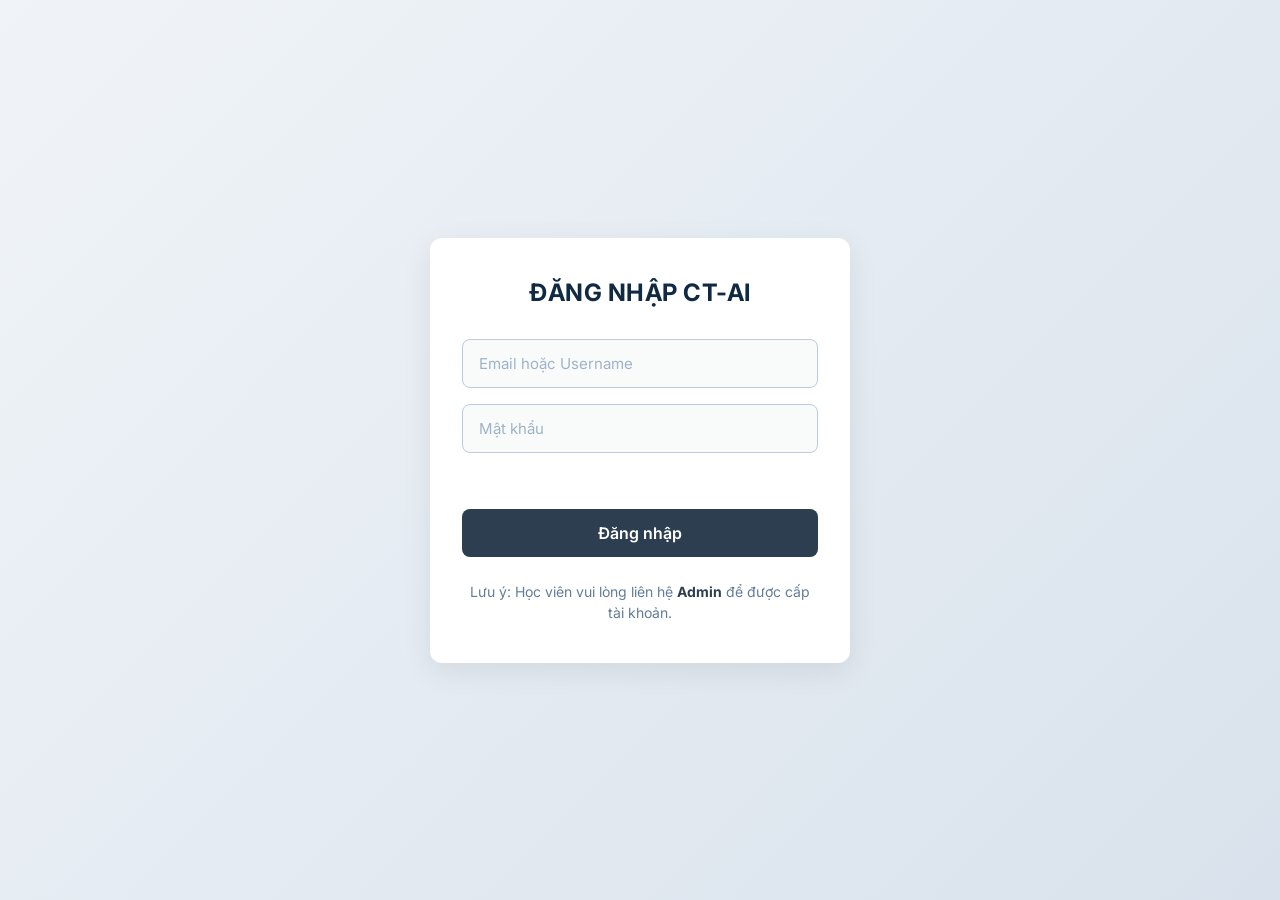
==== index.html @ a1f891e4 "Update index.html" ====
<!DOCTYPE html>
<html lang="vi">
<head>
    <meta charset="UTF-8">
    <meta name="viewport" content="width=device-width, initial-scale=1.0">
    <title>Đăng nhập - CT-AI v2.0</title>
    <link href="https://fonts.googleapis.com/css2?family=Inter:wght@400;500;600;700&display=swap" rel="stylesheet">
    
    <style>
        /* Thiết lập mặc định cơ bản */
        * {
            margin: 0;
            padding: 0;
            box-sizing: border-box;
            font-family: 'Inter', sans-serif;
        }

        /* Giao diện nền toàn màn hình sử dụng Flexbox để căn giữa */
        body.login-body {
            background: linear-gradient(135deg, #f0f4f8 0%, #d9e2ec 100%);
            min-height: 100vh;
            display: flex;
            align-items: center;
            justify-content: center;
            padding: 20px;
        }

        /* Hộp đăng nhập (Login Card) */
        .login-container {
            background-color: #ffffff;
            width: 100%;
            max-width: 420px; /* Giới hạn chiều rộng trên màn hình lớn, full màn trên điện thoại */
            padding: 40px 32px;
            border-radius: 12px;
            box-shadow: 0 8px 30px rgba(0, 0, 0, 0.08);
            transition: transform 0.3s ease, box-shadow 0.3s ease;
        }

        /* Hiệu ứng nổi lên khi di chuột vào form (chỉ rõ trên máy tính) */
        .login-container:hover {
            transform: translateY(-3px);
            box-shadow: 0 12px 40px rgba(0, 0, 0, 0.12);
        }

        /* Tiêu đề */
        .logo-title {
            color: #102a43;
            font-size: 24px;
            font-weight: 700;
            text-align: center;
            margin-bottom: 32px;
            letter-spacing: 0.5px;
        }

        /* Bố cục các trường nhập liệu */
        .login-form {
            display: flex;
            flex-direction: column;
            gap: 16px;
        }

        .login-form input {
            width: 100%;
            padding: 14px 16px;
            font-size: 15px;
            color: #334e68;
            border: 1px solid #bcccdc;
            border-radius: 8px;
            outline: none;
            background-color: #f8fbfa;
            transition: all 0.3s ease;
        }

        /* Hiệu ứng khi click vào ô nhập liệu */
        .login-form input:focus {
            border-color: #2684ff;
            background-color: #ffffff;
            box-shadow: 0 0 0 3px rgba(38, 132, 255, 0.15);
        }

        .login-form input::placeholder {
            color: #9fb3c8;
        }

        /* Nút Đăng nhập */
        .login-btn {
            background-color: #2c3e50; /* Giữ màu chủ đạo của bạn */
            color: #ffffff;
            border: none;
            padding: 14px;
            font-size: 16px;
            font-weight: 600;
            border-radius: 8px;
            cursor: pointer;
            transition: background-color 0.2s ease, transform 0.1s ease;
            margin-top: 8px;
        }

        .login-btn:hover {
            background-color: #1a252f;
        }

        .login-btn:active {
            transform: scale(0.98);
        }

        /* Khu vực hiển thị lỗi */
        .error-msg {
            color: #d64545;
            font-size: 14px;
            font-weight: 500;
            min-height: 20px; /* Giữ khoảng trống để layout không bị giật khi hiện lỗi */
            text-align: center;
            margin-top: -8px;
            margin-bottom: 4px;
        }

        /* Ghi chú chân trang */
        .note {
            margin-top: 24px;
            font-size: 14px;
            color: #627d98;
            text-align: center;
            line-height: 1.5;
        }
        
        .note strong {
            color: #2c3e50;
        }

        /* Tối ưu thêm cho màn hình điện thoại rất nhỏ (iPhone SE, Galaxy Fold...) */
        @media (max-width: 380px) {
            .login-container {
                padding: 30px 20px;
            }
            .logo-title {
                font-size: 22px;
            }
        }
    </style>
</head>
<body class="login-body">
    <div class="login-container">
        <h2 class="logo-title">ĐĂNG NHẬP CT-AI</h2>
        <div class="login-form">
            <input type="text" id="username" placeholder="Email hoặc Username" required autocomplete="username">
            <input type="password" id="password" placeholder="Mật khẩu" required autocomplete="current-password">
            
            <p id="login-error" class="error-msg"></p>
            
            <button onclick="handleLogin()" class="login-btn">Đăng nhập</button>
        </div>
        <p class="note">Lưu ý: Học viên vui lòng liên hệ <strong>Admin</strong> để được cấp tài khoản.</p>
    </div>

    <script>
        // Hàm mô phỏng bắt lỗi form cơ bản để bạn test giao diện
        function handleLogin() {
            const usernameInput = document.getElementById('username').value.trim();
            const passwordInput = document.getElementById('password').value;
            const errorMsg = document.getElementById('login-error');

            // Xóa style lỗi cũ (nếu có)
            errorMsg.style.color = "#d64545"; 

            if (!usernameInput || !passwordInput) {
                errorMsg.textContent = "Vui lòng nhập đầy đủ tên đăng nhập và mật khẩu!";
            } else {
                errorMsg.style.color = "#218c74"; // Đổi màu xanh lá khi thành công
                errorMsg.textContent = "Đang xác thực thông tin...";
                
                // Sau này bạn có thể thay khối code này bằng thao tác gọi API thực tế (Fetch/Axios)
                setTimeout(() => {
                    console.log("Submit:", usernameInput, passwordInput);
                }, 1000);
            }
        }
    </script>
</body>
</html>
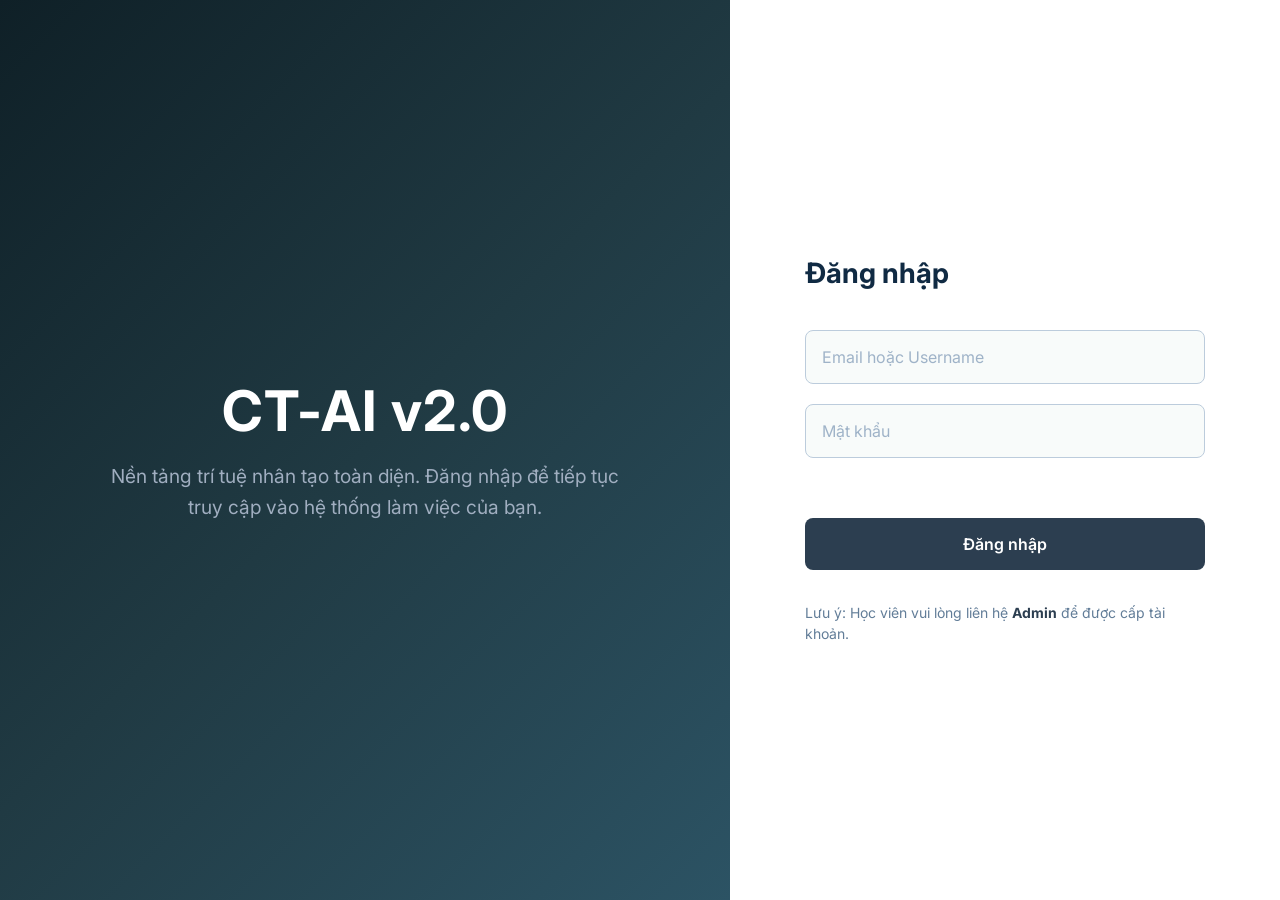
==== commit ad3d7b67: "Update index.html" ====
--- a/index.html
+++ b/index.html
@@ -7,7 +7,6 @@
     <link href="https://fonts.googleapis.com/css2?family=Inter:wght@400;500;600;700&display=swap" rel="stylesheet">
     
     <style>
-        /* Thiết lập mặc định cơ bản */
         * {
             margin: 0;
             padding: 0;
@@ -15,54 +14,81 @@
             font-family: 'Inter', sans-serif;
         }
 
-        /* Giao diện nền toàn màn hình sử dụng Flexbox để căn giữa */
-        body.login-body {
-            background: linear-gradient(135deg, #f0f4f8 0%, #d9e2ec 100%);
+        body {
+            height: 100vh;
+            width: 100vw;
+            overflow-x: hidden;
+            background-color: #ffffff;
+        }
+
+        /* Layout chia đôi màn hình cho Desktop */
+        .split-layout {
+            display: flex;
             min-height: 100vh;
-            display: flex;
+            width: 100%;
+        }
+
+        /* Phần giới thiệu / Branding (Bên trái) */
+        .left-panel {
+            flex: 1; /* Chiếm toàn bộ không gian còn lại */
+            background: linear-gradient(135deg, #0f2027, #203a43, #2c5364); /* Tone màu Công nghệ / AI */
+            display: flex;
+            flex-direction: column;
+            justify-content: center;
             align-items: center;
+            padding: 40px;
+            color: #ffffff;
+            text-align: center;
+        }
+
+        .left-panel h1 {
+            font-size: 3.5rem;
+            font-weight: 700;
+            margin-bottom: 16px;
+            letter-spacing: 1px;
+        }
+
+        .left-panel p {
+            font-size: 1.2rem;
+            color: #a0aec0;
+            max-width: 80%;
+            line-height: 1.6;
+        }
+
+        /* Khu vực Form đăng nhập (Bên phải) */
+        .right-panel {
+            width: 100%;
+            max-width: 550px; /* Cố định chiều rộng form trên máy tính */
+            display: flex;
+            flex-direction: column;
             justify-content: center;
-            padding: 20px;
-        }
-
-        /* Hộp đăng nhập (Login Card) */
-        .login-container {
+            padding: 60px;
             background-color: #ffffff;
-            width: 100%;
-            max-width: 420px; /* Giới hạn chiều rộng trên màn hình lớn, full màn trên điện thoại */
-            padding: 40px 32px;
-            border-radius: 12px;
-            box-shadow: 0 8px 30px rgba(0, 0, 0, 0.08);
-            transition: transform 0.3s ease, box-shadow 0.3s ease;
-        }
-
-        /* Hiệu ứng nổi lên khi di chuột vào form (chỉ rõ trên máy tính) */
-        .login-container:hover {
-            transform: translateY(-3px);
-            box-shadow: 0 12px 40px rgba(0, 0, 0, 0.12);
-        }
-
-        /* Tiêu đề */
+        }
+
+        .login-wrapper {
+            width: 100%;
+            max-width: 400px;
+            margin: 0 auto; /* Căn giữa form trong panel bên phải */
+        }
+
         .logo-title {
             color: #102a43;
-            font-size: 24px;
+            font-size: 28px;
             font-weight: 700;
-            text-align: center;
-            margin-bottom: 32px;
-            letter-spacing: 0.5px;
-        }
-
-        /* Bố cục các trường nhập liệu */
+            margin-bottom: 40px;
+        }
+
         .login-form {
             display: flex;
             flex-direction: column;
-            gap: 16px;
+            gap: 20px;
         }
 
         .login-form input {
             width: 100%;
-            padding: 14px 16px;
-            font-size: 15px;
+            padding: 16px;
+            font-size: 16px;
             color: #334e68;
             border: 1px solid #bcccdc;
             border-radius: 8px;
@@ -71,23 +97,21 @@
             transition: all 0.3s ease;
         }
 
-        /* Hiệu ứng khi click vào ô nhập liệu */
         .login-form input:focus {
-            border-color: #2684ff;
+            border-color: #2c5364;
             background-color: #ffffff;
-            box-shadow: 0 0 0 3px rgba(38, 132, 255, 0.15);
+            box-shadow: 0 0 0 3px rgba(44, 83, 100, 0.15);
         }
 
         .login-form input::placeholder {
             color: #9fb3c8;
         }
 
-        /* Nút Đăng nhập */
         .login-btn {
-            background-color: #2c3e50; /* Giữ màu chủ đạo của bạn */
+            background-color: #2c3e50;
             color: #ffffff;
             border: none;
-            padding: 14px;
+            padding: 16px;
             font-size: 16px;
             font-weight: 600;
             border-radius: 8px;
@@ -104,23 +128,18 @@
             transform: scale(0.98);
         }
 
-        /* Khu vực hiển thị lỗi */
         .error-msg {
             color: #d64545;
             font-size: 14px;
             font-weight: 500;
-            min-height: 20px; /* Giữ khoảng trống để layout không bị giật khi hiện lỗi */
-            text-align: center;
+            min-height: 20px;
             margin-top: -8px;
-            margin-bottom: 4px;
-        }
-
-        /* Ghi chú chân trang */
+        }
+
         .note {
-            margin-top: 24px;
+            margin-top: 32px;
             font-size: 14px;
             color: #627d98;
-            text-align: center;
             line-height: 1.5;
         }
         
@@ -128,48 +147,60 @@
             color: #2c3e50;
         }
 
-        /* Tối ưu thêm cho màn hình điện thoại rất nhỏ (iPhone SE, Galaxy Fold...) */
-        @media (max-width: 380px) {
-            .login-container {
-                padding: 30px 20px;
-            }
-            .logo-title {
-                font-size: 22px;
+        /* Responsive: Tối ưu cho Điện thoại và Tablet */
+        @media (max-width: 900px) {
+            .left-panel {
+                display: none; /* Ẩn panel đồ họa trên màn hình nhỏ */
+            }
+            .right-panel {
+                max-width: 100%; /* Form lấp đầy 100% chiều rộng điện thoại */
+                padding: 40px 24px;
+            }
+            .login-wrapper {
+                max-width: 100%;
             }
         }
     </style>
 </head>
-<body class="login-body">
-    <div class="login-container">
-        <h2 class="logo-title">ĐĂNG NHẬP CT-AI</h2>
-        <div class="login-form">
-            <input type="text" id="username" placeholder="Email hoặc Username" required autocomplete="username">
-            <input type="password" id="password" placeholder="Mật khẩu" required autocomplete="current-password">
-            
-            <p id="login-error" class="error-msg"></p>
-            
-            <button onclick="handleLogin()" class="login-btn">Đăng nhập</button>
+<body>
+    <div class="split-layout">
+        <div class="left-panel">
+            <h1>CT-AI v2.0</h1>
+            <p>Nền tảng trí tuệ nhân tạo toàn diện. Đăng nhập để tiếp tục truy cập vào hệ thống làm việc của bạn.</p>
         </div>
-        <p class="note">Lưu ý: Học viên vui lòng liên hệ <strong>Admin</strong> để được cấp tài khoản.</p>
+
+        <div class="right-panel">
+            <div class="login-wrapper">
+                <h2 class="logo-title">Đăng nhập</h2>
+                
+                <div class="login-form">
+                    <input type="text" id="username" placeholder="Email hoặc Username" required autocomplete="username">
+                    <input type="password" id="password" placeholder="Mật khẩu" required autocomplete="current-password">
+                    
+                    <p id="login-error" class="error-msg"></p>
+                    
+                    <button onclick="handleLogin()" class="login-btn">Đăng nhập</button>
+                </div>
+                
+                <p class="note">Lưu ý: Học viên vui lòng liên hệ <strong>Admin</strong> để được cấp tài khoản.</p>
+            </div>
+        </div>
     </div>
 
     <script>
-        // Hàm mô phỏng bắt lỗi form cơ bản để bạn test giao diện
         function handleLogin() {
             const usernameInput = document.getElementById('username').value.trim();
             const passwordInput = document.getElementById('password').value;
             const errorMsg = document.getElementById('login-error');
 
-            // Xóa style lỗi cũ (nếu có)
             errorMsg.style.color = "#d64545"; 
 
             if (!usernameInput || !passwordInput) {
                 errorMsg.textContent = "Vui lòng nhập đầy đủ tên đăng nhập và mật khẩu!";
             } else {
-                errorMsg.style.color = "#218c74"; // Đổi màu xanh lá khi thành công
+                errorMsg.style.color = "#218c74";
                 errorMsg.textContent = "Đang xác thực thông tin...";
                 
-                // Sau này bạn có thể thay khối code này bằng thao tác gọi API thực tế (Fetch/Axios)
                 setTimeout(() => {
                     console.log("Submit:", usernameInput, passwordInput);
                 }, 1000);
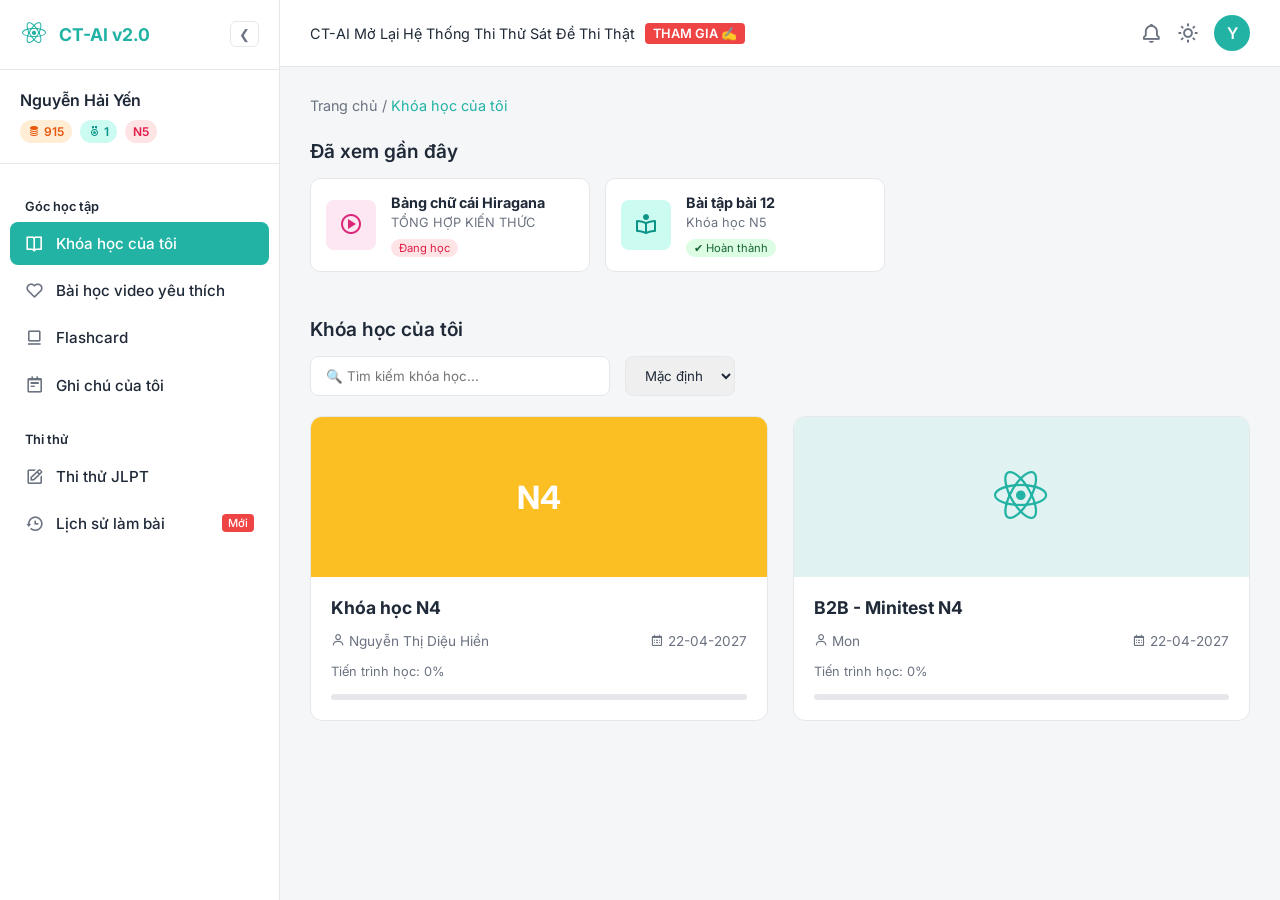
==== commit adee8096: "Update index.html" ====
--- a/index.html
+++ b/index.html
@@ -3,208 +3,533 @@
 <head>
     <meta charset="UTF-8">
     <meta name="viewport" content="width=device-width, initial-scale=1.0">
-    <title>Đăng nhập - CT-AI v2.0</title>
+    <title>Hệ thống luyện thi CT-AI v2.0</title>
     <link href="https://fonts.googleapis.com/css2?family=Inter:wght@400;500;600;700&display=swap" rel="stylesheet">
+    <link href='https://unpkg.com/boxicons@2.1.4/css/boxicons.min.css' rel='stylesheet'>
     
     <style>
+        /* ================= CÀI ĐẶT CHUNG & BIẾN MÀU SẮC ================= */
+        :root {
+            --primary: #22b3a4; /* Xanh Mint/Teal chủ đạo */
+            --primary-light: #e0f2f1;
+            --bg-main: #f4f6f8; /* Nền xám nhạt */
+            --bg-card: #ffffff; /* Nền trắng thẻ */
+            --text-dark: #1f2937;
+            --text-gray: #6b7280;
+            --border-color: #e5e7eb;
+            --danger: #ef4444;
+            --warning-bg: #fef08a;
+            --warning-text: #854d0e;
+        }
+
         * {
+            box-sizing: border-box;
             margin: 0;
             padding: 0;
-            box-sizing: border-box;
             font-family: 'Inter', sans-serif;
         }
 
         body {
+            background-color: var(--bg-main);
+            color: var(--text-dark);
+            display: flex;
             height: 100vh;
-            width: 100vw;
-            overflow-x: hidden;
-            background-color: #ffffff;
-        }
-
-        /* Layout chia đôi màn hình cho Desktop */
-        .split-layout {
-            display: flex;
-            min-height: 100vh;
+            overflow: hidden;
+        }
+
+        /* Tuỳ chỉnh thanh cuộn */
+        ::-webkit-scrollbar { width: 6px; height: 6px; }
+        ::-webkit-scrollbar-track { background: transparent; }
+        ::-webkit-scrollbar-thumb { background: #cbd5e1; border-radius: 10px; }
+        ::-webkit-scrollbar-thumb:hover { background: #94a3b8; }
+
+        .layout-wrapper {
+            display: flex;
             width: 100%;
-        }
-
-        /* Phần giới thiệu / Branding (Bên trái) */
-        .left-panel {
-            flex: 1; /* Chiếm toàn bộ không gian còn lại */
-            background: linear-gradient(135deg, #0f2027, #203a43, #2c5364); /* Tone màu Công nghệ / AI */
+            height: 100%;
+            position: relative;
+        }
+
+        /* ================= SIDEBAR (THANH BÊN) ================= */
+        .sidebar {
+            background-color: var(--bg-card);
+            width: 280px;
             display: flex;
             flex-direction: column;
+            border-right: 1px solid var(--border-color);
+            transition: transform 0.3s ease;
+            z-index: 100;
+        }
+
+        .brand {
+            padding: 20px;
+            display: flex;
+            align-items: center;
+            justify-content: space-between;
+            border-bottom: 1px solid var(--border-color);
+        }
+
+        .brand-logo {
+            display: flex;
+            align-items: center;
+            gap: 10px;
+            font-weight: 700;
+            font-size: 1.1rem;
+            color: var(--primary);
+        }
+
+        .brand-logo i {
+            font-size: 1.8rem;
+        }
+
+        .collapse-btn {
+            background: none;
+            border: 1px solid var(--border-color);
+            border-radius: 6px;
+            padding: 4px 8px;
+            cursor: pointer;
+            color: var(--text-gray);
+        }
+
+        .user-profile {
+            padding: 20px;
+            border-bottom: 1px solid var(--border-color);
+        }
+
+        .user-name {
+            font-weight: 600;
+            margin-bottom: 10px;
+        }
+
+        .user-stats {
+            display: flex;
+            gap: 8px;
+        }
+
+        .stat-badge {
+            font-size: 0.75rem;
+            padding: 4px 8px;
+            border-radius: 12px;
+            font-weight: 600;
+            display: flex;
+            align-items: center;
+            gap: 4px;
+        }
+
+        .stat-badge.coin { background: #ffedd5; color: #ea580c; }
+        .stat-badge.rank { background: #ccfbf1; color: #0d9488; }
+        .stat-badge.level { background: #ffe4e6; color: #e11d48; }
+
+        .sidebar-menu {
+            flex-grow: 1;
+            overflow-y: auto;
+            padding: 20px 10px;
+        }
+
+        .menu-group-title {
+            font-size: 0.8rem;
+            font-weight: 600;
+            color: var(--text-dark);
+            margin: 15px 0 8px 15px;
+        }
+
+        .menu-btn {
+            width: 100%;
+            display: flex;
+            align-items: center;
+            gap: 12px;
+            background: none;
+            border: none;
+            padding: 12px 15px;
+            margin-bottom: 4px;
+            border-radius: 8px;
+            color: var(--text-dark);
+            font-size: 0.95rem;
+            font-weight: 500;
+            cursor: pointer;
+            transition: all 0.2s ease;
+        }
+
+        .menu-btn i { font-size: 1.2rem; color: var(--text-gray); }
+        .menu-btn:hover { background-color: var(--bg-main); }
+        
+        .menu-btn.active {
+            background-color: var(--primary);
+            color: white;
+        }
+        .menu-btn.active i { color: white; }
+
+        .badge-new {
+            margin-left: auto;
+            background-color: var(--danger);
+            color: white;
+            font-size: 0.7rem;
+            padding: 2px 6px;
+            border-radius: 4px;
+        }
+
+        /* ================= MAIN CONTENT (NỘI DUNG CHÍNH) ================= */
+        .main-content {
+            flex-grow: 1;
+            display: flex;
+            flex-direction: column;
+            overflow: hidden;
+        }
+
+        /* Top Header */
+        .top-header {
+            background-color: var(--bg-card);
+            padding: 15px 30px;
+            display: flex;
+            align-items: center;
+            justify-content: space-between;
+            border-bottom: 1px solid var(--border-color);
+        }
+
+        .announcement {
+            font-size: 0.9rem;
+            display: flex;
+            align-items: center;
+            gap: 10px;
+        }
+
+        .announcement-tag {
+            background-color: var(--danger);
+            color: white;
+            padding: 3px 8px;
+            border-radius: 4px;
+            font-weight: 600;
+            font-size: 0.8rem;
+        }
+
+        .header-actions {
+            display: flex;
+            align-items: center;
+            gap: 15px;
+        }
+
+        .header-actions i {
+            font-size: 1.4rem;
+            color: var(--text-gray);
+            cursor: pointer;
+        }
+
+        .avatar {
+            width: 36px;
+            height: 36px;
+            border-radius: 50%;
+            background-color: var(--primary);
+            color: white;
+            display: flex;
+            align-items: center;
             justify-content: center;
-            align-items: center;
-            padding: 40px;
-            color: #ffffff;
-            text-align: center;
-        }
-
-        .left-panel h1 {
-            font-size: 3.5rem;
-            font-weight: 700;
-            margin-bottom: 16px;
-            letter-spacing: 1px;
-        }
-
-        .left-panel p {
+            font-weight: 600;
+        }
+
+        /* Vùng nội dung cuộn */
+        .content-scroll-area {
+            flex-grow: 1;
+            padding: 30px;
+            overflow-y: auto;
+        }
+
+        .breadcrumb {
+            font-size: 0.9rem;
+            color: var(--text-gray);
+            margin-bottom: 25px;
+        }
+        .breadcrumb span { color: var(--primary); }
+
+        /* Style Các Module Nội Dung (Giả lập giống ảnh) */
+        .section-title {
             font-size: 1.2rem;
-            color: #a0aec0;
-            max-width: 80%;
-            line-height: 1.6;
-        }
-
-        /* Khu vực Form đăng nhập (Bên phải) */
-        .right-panel {
-            width: 100%;
-            max-width: 550px; /* Cố định chiều rộng form trên máy tính */
-            display: flex;
-            flex-direction: column;
+            font-weight: 600;
+            margin-bottom: 15px;
+            color: var(--text-dark);
+        }
+
+        /* Horizontal Scroll Cards (Đã xem gần đây) */
+        .recent-cards {
+            display: flex;
+            gap: 15px;
+            overflow-x: auto;
+            padding-bottom: 15px;
+            margin-bottom: 30px;
+        }
+
+        .mini-card {
+            min-width: 280px;
+            background: var(--bg-card);
+            border: 1px solid var(--border-color);
+            border-radius: 10px;
+            padding: 15px;
+            display: flex;
+            align-items: center;
+            gap: 15px;
+        }
+
+        .mini-card-icon {
+            width: 50px;
+            height: 50px;
+            border-radius: 8px;
+            display: flex;
+            align-items: center;
             justify-content: center;
-            padding: 60px;
-            background-color: #ffffff;
-        }
-
-        .login-wrapper {
-            width: 100%;
-            max-width: 400px;
-            margin: 0 auto; /* Căn giữa form trong panel bên phải */
-        }
-
-        .logo-title {
-            color: #102a43;
-            font-size: 28px;
-            font-weight: 700;
-            margin-bottom: 40px;
-        }
-
-        .login-form {
-            display: flex;
-            flex-direction: column;
-            gap: 20px;
-        }
-
-        .login-form input {
-            width: 100%;
-            padding: 16px;
-            font-size: 16px;
-            color: #334e68;
-            border: 1px solid #bcccdc;
+            font-size: 1.5rem;
+        }
+        .mini-card-icon.pink { background: #fce7f3; color: #db2777; }
+        .mini-card-icon.teal { background: #ccfbf1; color: #0d9488; }
+
+        .mini-card-info h4 { font-size: 0.9rem; margin-bottom: 4px; }
+        .mini-card-info p { font-size: 0.8rem; color: var(--text-gray); margin-bottom: 6px; }
+        .status-tag { font-size: 0.7rem; padding: 2px 8px; border-radius: 10px; }
+        .status-tag.studying { background: #ffe4e6; color: #e11d48; }
+        .status-tag.done { background: #dcfce3; color: #166534; }
+
+        /* Lưới Khóa Học (Khóa học của tôi) */
+        .filters {
+            display: flex;
+            gap: 15px;
+            margin-bottom: 20px;
+        }
+
+        .filters input, .filters select {
+            padding: 10px 15px;
+            border: 1px solid var(--border-color);
             border-radius: 8px;
             outline: none;
-            background-color: #f8fbfa;
-            transition: all 0.3s ease;
-        }
-
-        .login-form input:focus {
-            border-color: #2c5364;
-            background-color: #ffffff;
-            box-shadow: 0 0 0 3px rgba(44, 83, 100, 0.15);
-        }
-
-        .login-form input::placeholder {
-            color: #9fb3c8;
-        }
-
-        .login-btn {
-            background-color: #2c3e50;
-            color: #ffffff;
-            border: none;
-            padding: 16px;
-            font-size: 16px;
-            font-weight: 600;
-            border-radius: 8px;
-            cursor: pointer;
-            transition: background-color 0.2s ease, transform 0.1s ease;
-            margin-top: 8px;
-        }
-
-        .login-btn:hover {
-            background-color: #1a252f;
-        }
-
-        .login-btn:active {
-            transform: scale(0.98);
-        }
-
-        .error-msg {
-            color: #d64545;
-            font-size: 14px;
-            font-weight: 500;
-            min-height: 20px;
-            margin-top: -8px;
-        }
-
-        .note {
-            margin-top: 32px;
-            font-size: 14px;
-            color: #627d98;
-            line-height: 1.5;
-        }
-        
-        .note strong {
-            color: #2c3e50;
-        }
-
-        /* Responsive: Tối ưu cho Điện thoại và Tablet */
+            color: var(--text-dark);
+        }
+
+        .filters input { flex-grow: 1; max-width: 300px; }
+
+        .course-grid {
+            display: grid;
+            grid-template-columns: repeat(auto-fill, minmax(300px, 1fr));
+            gap: 25px;
+        }
+
+        .course-card {
+            background: var(--bg-card);
+            border: 1px solid var(--border-color);
+            border-radius: 12px;
+            overflow: hidden;
+            transition: box-shadow 0.2s;
+        }
+
+        .course-card:hover { box-shadow: 0 10px 15px -3px rgba(0,0,0,0.1); }
+
+        .course-img {
+            width: 100%;
+            height: 160px;
+            background-color: var(--primary-light);
+            display: flex;
+            align-items: center;
+            justify-content: center;
+            font-size: 2rem;
+            color: var(--primary);
+        }
+
+        .course-body { padding: 20px; }
+        .course-body h3 { font-size: 1.1rem; margin-bottom: 15px; }
+        .course-meta {
+            display: flex;
+            justify-content: space-between;
+            font-size: 0.85rem;
+            color: var(--text-gray);
+            margin-bottom: 10px;
+        }
+        .progress-bar-bg {
+            width: 100%;
+            height: 6px;
+            background: var(--border-color);
+            border-radius: 3px;
+            margin-top: 15px;
+            overflow: hidden;
+        }
+        .progress-bar-fill {
+            height: 100%;
+            background: var(--primary);
+            width: 0%; /* Cập nhật phần trăm ở đây */
+        }
+
+        /* ================= RESPONSIVE ================= */
+        .mobile-toggle { display: none; background: none; border: none; font-size: 1.5rem; color: var(--primary); cursor: pointer; }
+
         @media (max-width: 900px) {
-            .left-panel {
-                display: none; /* Ẩn panel đồ họa trên màn hình nhỏ */
+            .sidebar { position: absolute; height: 100%; transform: translateX(-100%); box-shadow: 4px 0 15px rgba(0,0,0,0.1); }
+            .sidebar.active { transform: translateX(0); }
+            .mobile-toggle { display: block; }
+            .announcement { display: none; } /* Ẩn thông báo dài trên đt */
+            
+            .overlay {
+                display: none; position: absolute; top: 0; left: 0; right: 0; bottom: 0;
+                background: rgba(0,0,0,0.5); z-index: 90;
             }
-            .right-panel {
-                max-width: 100%; /* Form lấp đầy 100% chiều rộng điện thoại */
-                padding: 40px 24px;
-            }
-            .login-wrapper {
-                max-width: 100%;
-            }
+            .overlay.active { display: block; }
         }
     </style>
 </head>
 <body>
-    <div class="split-layout">
-        <div class="left-panel">
-            <h1>CT-AI v2.0</h1>
-            <p>Nền tảng trí tuệ nhân tạo toàn diện. Đăng nhập để tiếp tục truy cập vào hệ thống làm việc của bạn.</p>
-        </div>
-
-        <div class="right-panel">
-            <div class="login-wrapper">
-                <h2 class="logo-title">Đăng nhập</h2>
-                
-                <div class="login-form">
-                    <input type="text" id="username" placeholder="Email hoặc Username" required autocomplete="username">
-                    <input type="password" id="password" placeholder="Mật khẩu" required autocomplete="current-password">
-                    
-                    <p id="login-error" class="error-msg"></p>
-                    
-                    <button onclick="handleLogin()" class="login-btn">Đăng nhập</button>
+    <div class="layout-wrapper">
+        <div class="overlay" id="overlay" onclick="toggleMenu()"></div>
+
+        <aside class="sidebar" id="sidebar">
+            <div class="brand">
+                <div class="brand-logo"><i class='bx bxl-react'></i> CT-AI v2.0</div>
+                <button class="collapse-btn" onclick="toggleMenu()">❮</button>
+            </div>
+            
+            <div class="user-profile">
+                <div class="user-name">Nguyễn Hải Yến</div>
+                <div class="user-stats">
+                    <span class="stat-badge coin"><i class='bx bxs-coin-stack'></i> 915</span>
+                    <span class="stat-badge rank"><i class='bx bx-medal'></i> 1</span>
+                    <span class="stat-badge level">N5</span>
+                </div>
+            </div>
+
+            <nav class="sidebar-menu">
+                <div class="menu-group-title">Góc học tập</div>
+                <button class="menu-btn active" onclick="changeContent('courses', this)">
+                    <i class='bx bx-book-open'></i> Khóa học của tôi
+                </button>
+                <button class="menu-btn" onclick="changeContent('videos', this)">
+                    <i class='bx bx-heart'></i> Bài học video yêu thích
+                </button>
+                <button class="menu-btn" onclick="changeContent('flashcard', this)">
+                    <i class='bx bx-card'></i> Flashcard
+                </button>
+                <button class="menu-btn" onclick="changeContent('notes', this)">
+                    <i class='bx bx-notepad'></i> Ghi chú của tôi
+                </button>
+
+                <div class="menu-group-title" style="margin-top: 25px;">Thi thử</div>
+                <button class="menu-btn" onclick="changeContent('mockexam', this)">
+                    <i class='bx bx-edit'></i> Thi thử JLPT
+                </button>
+                <button class="menu-btn" onclick="changeContent('history', this)">
+                    <i class='bx bx-history'></i> Lịch sử làm bài <span class="badge-new">Mới</span>
+                </button>
+            </nav>
+        </aside>
+
+        <main class="main-content">
+            
+            <header class="top-header">
+                <div style="display: flex; align-items: center; gap: 15px;">
+                    <button class="mobile-toggle" onclick="toggleMenu()">☰</button>
+                    <div class="announcement">
+                        CT-AI Mở Lại Hệ Thống Thi Thử Sát Đề Thi Thật 
+                        <span class="announcement-tag">THAM GIA ✍️</span>
+                    </div>
                 </div>
                 
-                <p class="note">Lưu ý: Học viên vui lòng liên hệ <strong>Admin</strong> để được cấp tài khoản.</p>
-            </div>
-        </div>
+                <div class="header-actions">
+                    <i class='bx bx-bell'></i>
+                    <i class='bx bx-sun'></i>
+                    <div class="avatar">Y</div>
+                </div>
+            </header>
+
+            <div class="content-scroll-area">
+                <div class="breadcrumb">
+                    Trang chủ / <span>Khóa học của tôi</span>
+                </div>
+
+                <div id="dynamic-content">
+                    <h2 class="section-title">Đã xem gần đây</h2>
+                    <div class="recent-cards">
+                        <div class="mini-card">
+                            <div class="mini-card-icon pink"><i class='bx bx-play-circle'></i></div>
+                            <div class="mini-card-info">
+                                <h4>Bảng chữ cái Hiragana</h4>
+                                <p>TỔNG HỢP KIẾN THỨC</p>
+                                <span class="status-tag studying">Đang học</span>
+                            </div>
+                        </div>
+                        <div class="mini-card">
+                            <div class="mini-card-icon teal"><i class='bx bx-book-reader'></i></div>
+                            <div class="mini-card-info">
+                                <h4>Bài tập bài 12</h4>
+                                <p>Khóa học N5</p>
+                                <span class="status-tag done">✔ Hoàn thành</span>
+                            </div>
+                        </div>
+                    </div>
+
+                    <h2 class="section-title">Khóa học của tôi</h2>
+                    <div class="filters">
+                        <input type="text" placeholder="🔍 Tìm kiếm khóa học...">
+                        <select>
+                            <option>Mặc định</option>
+                            <option>Mới nhất</option>
+                        </select>
+                    </div>
+
+                    <div class="course-grid">
+                        <div class="course-card">
+                            <div class="course-img" style="background: #fbbf24; color: #fff;">
+                                <b>N4</b>
+                            </div>
+                            <div class="course-body">
+                                <h3>Khóa học N4</h3>
+                                <div class="course-meta">
+                                    <span><i class='bx bx-user'></i> Nguyễn Thị Diệu Hiền</span>
+                                    <span><i class='bx bx-calendar'></i> 22-04-2027</span>
+                                </div>
+                                <div style="font-size: 0.8rem; color: var(--text-gray); margin-top: 15px;">Tiến trình học: 0%</div>
+                                <div class="progress-bar-bg"><div class="progress-bar-fill" style="width: 0%;"></div></div>
+                            </div>
+                        </div>
+
+                        <div class="course-card">
+                            <div class="course-img">
+                                <i class='bx bxl-react' style="font-size: 4rem;"></i>
+                            </div>
+                            <div class="course-body">
+                                <h3>B2B - Minitest N4</h3>
+                                <div class="course-meta">
+                                    <span><i class='bx bx-user'></i> Mon</span>
+                                    <span><i class='bx bx-calendar'></i> 22-04-2027</span>
+                                </div>
+                                <div style="font-size: 0.8rem; color: var(--text-gray); margin-top: 15px;">Tiến trình học: 0%</div>
+                                <div class="progress-bar-bg"><div class="progress-bar-fill" style="width: 0%;"></div></div>
+                            </div>
+                        </div>
+                    </div>
+                </div> </div>
+        </main>
     </div>
 
     <script>
-        function handleLogin() {
-            const usernameInput = document.getElementById('username').value.trim();
-            const passwordInput = document.getElementById('password').value;
-            const errorMsg = document.getElementById('login-error');
-
-            errorMsg.style.color = "#d64545"; 
-
-            if (!usernameInput || !passwordInput) {
-                errorMsg.textContent = "Vui lòng nhập đầy đủ tên đăng nhập và mật khẩu!";
-            } else {
-                errorMsg.style.color = "#218c74";
-                errorMsg.textContent = "Đang xác thực thông tin...";
-                
-                setTimeout(() => {
-                    console.log("Submit:", usernameInput, passwordInput);
-                }, 1000);
+        // Mở/đóng menu trên Mobile
+        function toggleMenu() {
+            document.getElementById('sidebar').classList.toggle('active');
+            document.getElementById('overlay').classList.toggle('active');
+        }
+
+        // Chuyển đổi trạng thái Active của Menu
+        function changeContent(page, btnElement) {
+            // Cập nhật giao diện nút bấm
+            let buttons = document.querySelectorAll('.menu-btn');
+            buttons.forEach(btn => btn.classList.remove('active'));
+            btnElement.classList.add('active');
+
+            // Logic thay đổi nội dung (Demo)
+            const contentDiv = document.getElementById('dynamic-content');
+            const breadcrumb = document.querySelector('.breadcrumb span');
+
+            if(window.innerWidth <= 900) toggleMenu();
+
+            if(page === 'mockexam') {
+                breadcrumb.innerText = 'Thi thử JLPT';
+                contentDiv.innerHTML = '<h2 class="section-title">Hệ thống Thi thử</h2><p>Giao diện thi thử đang được cập nhật...</p>';
+            } else if(page === 'history') {
+                breadcrumb.innerText = 'Lịch sử làm bài';
+                contentDiv.innerHTML = '<h2 class="section-title">Lịch sử của bạn</h2><p>Chưa có dữ liệu làm bài.</p>';
             }
+            // Các trang khác bạn có thể thêm logic tương tự...
         }
     </script>
 </body>
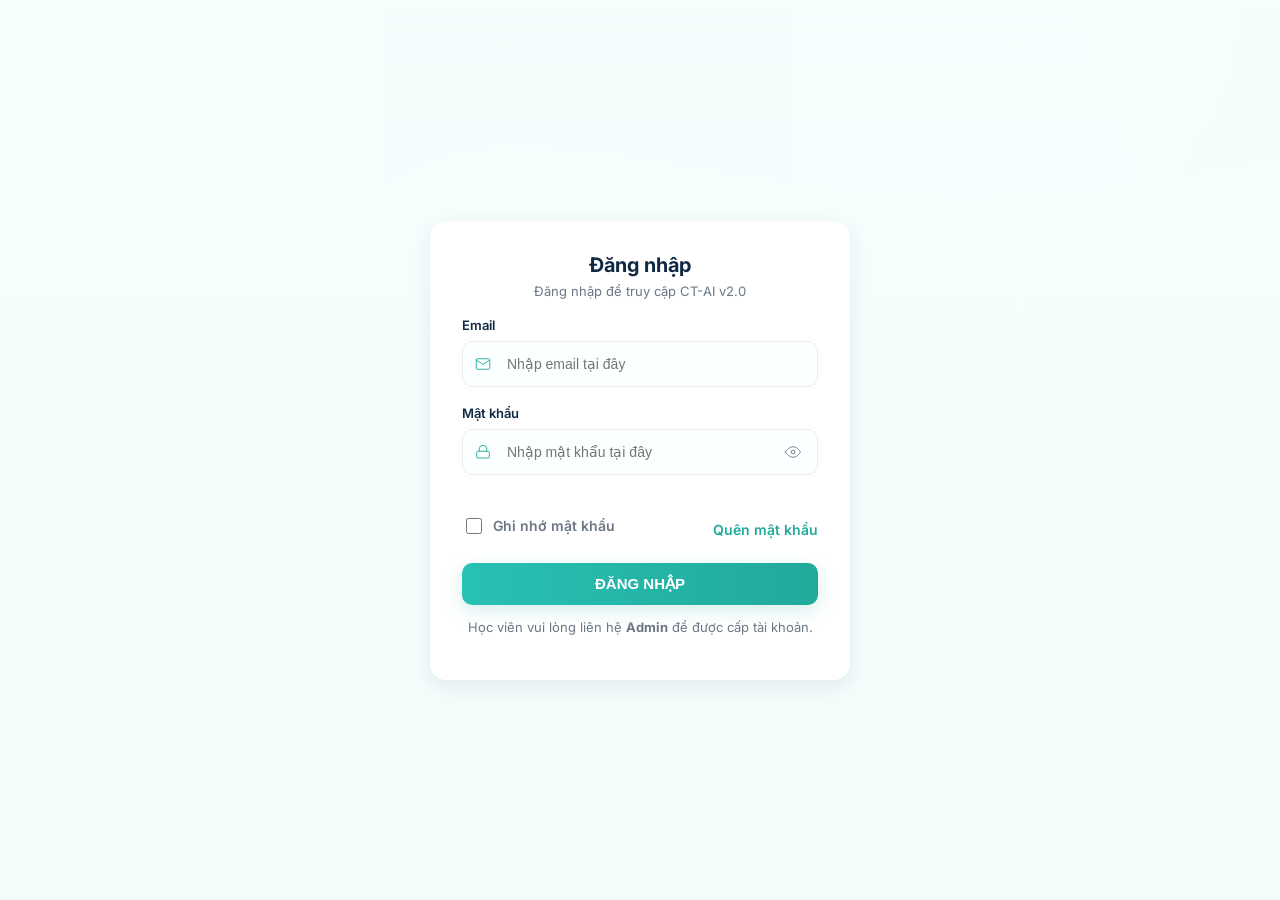
==== commit 757be3e0: "Update index.html style to professional teal login (match mockup)" ====
--- a/index.html
+++ b/index.html
@@ -1,536 +1,157 @@
-<!DOCTYPE html>
-<html lang="vi">
-<head>
-    <meta charset="UTF-8">
-    <meta name="viewport" content="width=device-width, initial-scale=1.0">
-    <title>Hệ thống luyện thi CT-AI v2.0</title>
-    <link href="https://fonts.googleapis.com/css2?family=Inter:wght@400;500;600;700&display=swap" rel="stylesheet">
-    <link href='https://unpkg.com/boxicons@2.1.4/css/boxicons.min.css' rel='stylesheet'>
-    
-    <style>
-        /* ================= CÀI ĐẶT CHUNG & BIẾN MÀU SẮC ================= */
-        :root {
-            --primary: #22b3a4; /* Xanh Mint/Teal chủ đạo */
-            --primary-light: #e0f2f1;
-            --bg-main: #f4f6f8; /* Nền xám nhạt */
-            --bg-card: #ffffff; /* Nền trắng thẻ */
-            --text-dark: #1f2937;
-            --text-gray: #6b7280;
-            --border-color: #e5e7eb;
-            --danger: #ef4444;
-            --warning-bg: #fef08a;
-            --warning-text: #854d0e;
-        }
-
-        * {
-            box-sizing: border-box;
-            margin: 0;
-            padding: 0;
-            font-family: 'Inter', sans-serif;
-        }
-
-        body {
-            background-color: var(--bg-main);
-            color: var(--text-dark);
-            display: flex;
-            height: 100vh;
-            overflow: hidden;
-        }
-
-        /* Tuỳ chỉnh thanh cuộn */
-        ::-webkit-scrollbar { width: 6px; height: 6px; }
-        ::-webkit-scrollbar-track { background: transparent; }
-        ::-webkit-scrollbar-thumb { background: #cbd5e1; border-radius: 10px; }
-        ::-webkit-scrollbar-thumb:hover { background: #94a3b8; }
-
-        .layout-wrapper {
-            display: flex;
-            width: 100%;
-            height: 100%;
-            position: relative;
-        }
-
-        /* ================= SIDEBAR (THANH BÊN) ================= */
-        .sidebar {
-            background-color: var(--bg-card);
-            width: 280px;
-            display: flex;
-            flex-direction: column;
-            border-right: 1px solid var(--border-color);
-            transition: transform 0.3s ease;
-            z-index: 100;
-        }
-
-        .brand {
-            padding: 20px;
-            display: flex;
-            align-items: center;
-            justify-content: space-between;
-            border-bottom: 1px solid var(--border-color);
-        }
-
-        .brand-logo {
-            display: flex;
-            align-items: center;
-            gap: 10px;
-            font-weight: 700;
-            font-size: 1.1rem;
-            color: var(--primary);
-        }
-
-        .brand-logo i {
-            font-size: 1.8rem;
-        }
-
-        .collapse-btn {
-            background: none;
-            border: 1px solid var(--border-color);
-            border-radius: 6px;
-            padding: 4px 8px;
-            cursor: pointer;
-            color: var(--text-gray);
-        }
-
-        .user-profile {
-            padding: 20px;
-            border-bottom: 1px solid var(--border-color);
-        }
-
-        .user-name {
-            font-weight: 600;
-            margin-bottom: 10px;
-        }
-
-        .user-stats {
-            display: flex;
-            gap: 8px;
-        }
-
-        .stat-badge {
-            font-size: 0.75rem;
-            padding: 4px 8px;
-            border-radius: 12px;
-            font-weight: 600;
-            display: flex;
-            align-items: center;
-            gap: 4px;
-        }
-
-        .stat-badge.coin { background: #ffedd5; color: #ea580c; }
-        .stat-badge.rank { background: #ccfbf1; color: #0d9488; }
-        .stat-badge.level { background: #ffe4e6; color: #e11d48; }
-
-        .sidebar-menu {
-            flex-grow: 1;
-            overflow-y: auto;
-            padding: 20px 10px;
-        }
-
-        .menu-group-title {
-            font-size: 0.8rem;
-            font-weight: 600;
-            color: var(--text-dark);
-            margin: 15px 0 8px 15px;
-        }
-
-        .menu-btn {
-            width: 100%;
-            display: flex;
-            align-items: center;
-            gap: 12px;
-            background: none;
-            border: none;
-            padding: 12px 15px;
-            margin-bottom: 4px;
-            border-radius: 8px;
-            color: var(--text-dark);
-            font-size: 0.95rem;
-            font-weight: 500;
-            cursor: pointer;
-            transition: all 0.2s ease;
-        }
-
-        .menu-btn i { font-size: 1.2rem; color: var(--text-gray); }
-        .menu-btn:hover { background-color: var(--bg-main); }
-        
-        .menu-btn.active {
-            background-color: var(--primary);
-            color: white;
-        }
-        .menu-btn.active i { color: white; }
-
-        .badge-new {
-            margin-left: auto;
-            background-color: var(--danger);
-            color: white;
-            font-size: 0.7rem;
-            padding: 2px 6px;
-            border-radius: 4px;
-        }
-
-        /* ================= MAIN CONTENT (NỘI DUNG CHÍNH) ================= */
-        .main-content {
-            flex-grow: 1;
-            display: flex;
-            flex-direction: column;
-            overflow: hidden;
-        }
-
-        /* Top Header */
-        .top-header {
-            background-color: var(--bg-card);
-            padding: 15px 30px;
-            display: flex;
-            align-items: center;
-            justify-content: space-between;
-            border-bottom: 1px solid var(--border-color);
-        }
-
-        .announcement {
-            font-size: 0.9rem;
-            display: flex;
-            align-items: center;
-            gap: 10px;
-        }
-
-        .announcement-tag {
-            background-color: var(--danger);
-            color: white;
-            padding: 3px 8px;
-            border-radius: 4px;
-            font-weight: 600;
-            font-size: 0.8rem;
-        }
-
-        .header-actions {
-            display: flex;
-            align-items: center;
-            gap: 15px;
-        }
-
-        .header-actions i {
-            font-size: 1.4rem;
-            color: var(--text-gray);
-            cursor: pointer;
-        }
-
-        .avatar {
-            width: 36px;
-            height: 36px;
-            border-radius: 50%;
-            background-color: var(--primary);
-            color: white;
-            display: flex;
-            align-items: center;
-            justify-content: center;
-            font-weight: 600;
-        }
-
-        /* Vùng nội dung cuộn */
-        .content-scroll-area {
-            flex-grow: 1;
-            padding: 30px;
-            overflow-y: auto;
-        }
-
-        .breadcrumb {
-            font-size: 0.9rem;
-            color: var(--text-gray);
-            margin-bottom: 25px;
-        }
-        .breadcrumb span { color: var(--primary); }
-
-        /* Style Các Module Nội Dung (Giả lập giống ảnh) */
-        .section-title {
-            font-size: 1.2rem;
-            font-weight: 600;
-            margin-bottom: 15px;
-            color: var(--text-dark);
-        }
-
-        /* Horizontal Scroll Cards (Đã xem gần đây) */
-        .recent-cards {
-            display: flex;
-            gap: 15px;
-            overflow-x: auto;
-            padding-bottom: 15px;
-            margin-bottom: 30px;
-        }
-
-        .mini-card {
-            min-width: 280px;
-            background: var(--bg-card);
-            border: 1px solid var(--border-color);
-            border-radius: 10px;
-            padding: 15px;
-            display: flex;
-            align-items: center;
-            gap: 15px;
-        }
-
-        .mini-card-icon {
-            width: 50px;
-            height: 50px;
-            border-radius: 8px;
-            display: flex;
-            align-items: center;
-            justify-content: center;
-            font-size: 1.5rem;
-        }
-        .mini-card-icon.pink { background: #fce7f3; color: #db2777; }
-        .mini-card-icon.teal { background: #ccfbf1; color: #0d9488; }
-
-        .mini-card-info h4 { font-size: 0.9rem; margin-bottom: 4px; }
-        .mini-card-info p { font-size: 0.8rem; color: var(--text-gray); margin-bottom: 6px; }
-        .status-tag { font-size: 0.7rem; padding: 2px 8px; border-radius: 10px; }
-        .status-tag.studying { background: #ffe4e6; color: #e11d48; }
-        .status-tag.done { background: #dcfce3; color: #166534; }
-
-        /* Lưới Khóa Học (Khóa học của tôi) */
-        .filters {
-            display: flex;
-            gap: 15px;
-            margin-bottom: 20px;
-        }
-
-        .filters input, .filters select {
-            padding: 10px 15px;
-            border: 1px solid var(--border-color);
-            border-radius: 8px;
-            outline: none;
-            color: var(--text-dark);
-        }
-
-        .filters input { flex-grow: 1; max-width: 300px; }
-
-        .course-grid {
-            display: grid;
-            grid-template-columns: repeat(auto-fill, minmax(300px, 1fr));
-            gap: 25px;
-        }
-
-        .course-card {
-            background: var(--bg-card);
-            border: 1px solid var(--border-color);
-            border-radius: 12px;
-            overflow: hidden;
-            transition: box-shadow 0.2s;
-        }
-
-        .course-card:hover { box-shadow: 0 10px 15px -3px rgba(0,0,0,0.1); }
-
-        .course-img {
-            width: 100%;
-            height: 160px;
-            background-color: var(--primary-light);
-            display: flex;
-            align-items: center;
-            justify-content: center;
-            font-size: 2rem;
-            color: var(--primary);
-        }
-
-        .course-body { padding: 20px; }
-        .course-body h3 { font-size: 1.1rem; margin-bottom: 15px; }
-        .course-meta {
-            display: flex;
-            justify-content: space-between;
-            font-size: 0.85rem;
-            color: var(--text-gray);
-            margin-bottom: 10px;
-        }
-        .progress-bar-bg {
-            width: 100%;
-            height: 6px;
-            background: var(--border-color);
-            border-radius: 3px;
-            margin-top: 15px;
-            overflow: hidden;
-        }
-        .progress-bar-fill {
-            height: 100%;
-            background: var(--primary);
-            width: 0%; /* Cập nhật phần trăm ở đây */
-        }
-
-        /* ================= RESPONSIVE ================= */
-        .mobile-toggle { display: none; background: none; border: none; font-size: 1.5rem; color: var(--primary); cursor: pointer; }
-
-        @media (max-width: 900px) {
-            .sidebar { position: absolute; height: 100%; transform: translateX(-100%); box-shadow: 4px 0 15px rgba(0,0,0,0.1); }
-            .sidebar.active { transform: translateX(0); }
-            .mobile-toggle { display: block; }
-            .announcement { display: none; } /* Ẩn thông báo dài trên đt */
-            
-            .overlay {
-                display: none; position: absolute; top: 0; left: 0; right: 0; bottom: 0;
-                background: rgba(0,0,0,0.5); z-index: 90;
-            }
-            .overlay.active { display: block; }
-        }
-    </style>
-</head>
-<body>
-    <div class="layout-wrapper">
-        <div class="overlay" id="overlay" onclick="toggleMenu()"></div>
-
-        <aside class="sidebar" id="sidebar">
-            <div class="brand">
-                <div class="brand-logo"><i class='bx bxl-react'></i> CT-AI v2.0</div>
-                <button class="collapse-btn" onclick="toggleMenu()">❮</button>
-            </div>
-            
-            <div class="user-profile">
-                <div class="user-name">Nguyễn Hải Yến</div>
-                <div class="user-stats">
-                    <span class="stat-badge coin"><i class='bx bxs-coin-stack'></i> 915</span>
-                    <span class="stat-badge rank"><i class='bx bx-medal'></i> 1</span>
-                    <span class="stat-badge level">N5</span>
-                </div>
-            </div>
-
-            <nav class="sidebar-menu">
-                <div class="menu-group-title">Góc học tập</div>
-                <button class="menu-btn active" onclick="changeContent('courses', this)">
-                    <i class='bx bx-book-open'></i> Khóa học của tôi
-                </button>
-                <button class="menu-btn" onclick="changeContent('videos', this)">
-                    <i class='bx bx-heart'></i> Bài học video yêu thích
-                </button>
-                <button class="menu-btn" onclick="changeContent('flashcard', this)">
-                    <i class='bx bx-card'></i> Flashcard
-                </button>
-                <button class="menu-btn" onclick="changeContent('notes', this)">
-                    <i class='bx bx-notepad'></i> Ghi chú của tôi
-                </button>
-
-                <div class="menu-group-title" style="margin-top: 25px;">Thi thử</div>
-                <button class="menu-btn" onclick="changeContent('mockexam', this)">
-                    <i class='bx bx-edit'></i> Thi thử JLPT
-                </button>
-                <button class="menu-btn" onclick="changeContent('history', this)">
-                    <i class='bx bx-history'></i> Lịch sử làm bài <span class="badge-new">Mới</span>
-                </button>
-            </nav>
-        </aside>
-
-        <main class="main-content">
-            
-            <header class="top-header">
-                <div style="display: flex; align-items: center; gap: 15px;">
-                    <button class="mobile-toggle" onclick="toggleMenu()">☰</button>
-                    <div class="announcement">
-                        CT-AI Mở Lại Hệ Thống Thi Thử Sát Đề Thi Thật 
-                        <span class="announcement-tag">THAM GIA ✍️</span>
-                    </div>
-                </div>
-                
-                <div class="header-actions">
-                    <i class='bx bx-bell'></i>
-                    <i class='bx bx-sun'></i>
-                    <div class="avatar">Y</div>
-                </div>
-            </header>
-
-            <div class="content-scroll-area">
-                <div class="breadcrumb">
-                    Trang chủ / <span>Khóa học của tôi</span>
-                </div>
-
-                <div id="dynamic-content">
-                    <h2 class="section-title">Đã xem gần đây</h2>
-                    <div class="recent-cards">
-                        <div class="mini-card">
-                            <div class="mini-card-icon pink"><i class='bx bx-play-circle'></i></div>
-                            <div class="mini-card-info">
-                                <h4>Bảng chữ cái Hiragana</h4>
-                                <p>TỔNG HỢP KIẾN THỨC</p>
-                                <span class="status-tag studying">Đang học</span>
-                            </div>
-                        </div>
-                        <div class="mini-card">
-                            <div class="mini-card-icon teal"><i class='bx bx-book-reader'></i></div>
-                            <div class="mini-card-info">
-                                <h4>Bài tập bài 12</h4>
-                                <p>Khóa học N5</p>
-                                <span class="status-tag done">✔ Hoàn thành</span>
-                            </div>
-                        </div>
-                    </div>
-
-                    <h2 class="section-title">Khóa học của tôi</h2>
-                    <div class="filters">
-                        <input type="text" placeholder="🔍 Tìm kiếm khóa học...">
-                        <select>
-                            <option>Mặc định</option>
-                            <option>Mới nhất</option>
-                        </select>
-                    </div>
-
-                    <div class="course-grid">
-                        <div class="course-card">
-                            <div class="course-img" style="background: #fbbf24; color: #fff;">
-                                <b>N4</b>
-                            </div>
-                            <div class="course-body">
-                                <h3>Khóa học N4</h3>
-                                <div class="course-meta">
-                                    <span><i class='bx bx-user'></i> Nguyễn Thị Diệu Hiền</span>
-                                    <span><i class='bx bx-calendar'></i> 22-04-2027</span>
-                                </div>
-                                <div style="font-size: 0.8rem; color: var(--text-gray); margin-top: 15px;">Tiến trình học: 0%</div>
-                                <div class="progress-bar-bg"><div class="progress-bar-fill" style="width: 0%;"></div></div>
-                            </div>
-                        </div>
-
-                        <div class="course-card">
-                            <div class="course-img">
-                                <i class='bx bxl-react' style="font-size: 4rem;"></i>
-                            </div>
-                            <div class="course-body">
-                                <h3>B2B - Minitest N4</h3>
-                                <div class="course-meta">
-                                    <span><i class='bx bx-user'></i> Mon</span>
-                                    <span><i class='bx bx-calendar'></i> 22-04-2027</span>
-                                </div>
-                                <div style="font-size: 0.8rem; color: var(--text-gray); margin-top: 15px;">Tiến trình học: 0%</div>
-                                <div class="progress-bar-bg"><div class="progress-bar-fill" style="width: 0%;"></div></div>
-                            </div>
-                        </div>
-                    </div>
-                </div> </div>
-        </main>
-    </div>
-
-    <script>
-        // Mở/đóng menu trên Mobile
-        function toggleMenu() {
-            document.getElementById('sidebar').classList.toggle('active');
-            document.getElementById('overlay').classList.toggle('active');
-        }
-
-        // Chuyển đổi trạng thái Active của Menu
-        function changeContent(page, btnElement) {
-            // Cập nhật giao diện nút bấm
-            let buttons = document.querySelectorAll('.menu-btn');
-            buttons.forEach(btn => btn.classList.remove('active'));
-            btnElement.classList.add('active');
-
-            // Logic thay đổi nội dung (Demo)
-            const contentDiv = document.getElementById('dynamic-content');
-            const breadcrumb = document.querySelector('.breadcrumb span');
-
-            if(window.innerWidth <= 900) toggleMenu();
-
-            if(page === 'mockexam') {
-                breadcrumb.innerText = 'Thi thử JLPT';
-                contentDiv.innerHTML = '<h2 class="section-title">Hệ thống Thi thử</h2><p>Giao diện thi thử đang được cập nhật...</p>';
-            } else if(page === 'history') {
-                breadcrumb.innerText = 'Lịch sử làm bài';
-                contentDiv.innerHTML = '<h2 class="section-title">Lịch sử của bạn</h2><p>Chưa có dữ liệu làm bài.</p>';
-            }
-            // Các trang khác bạn có thể thêm logic tương tự...
-        }
-    </script>
-</body>
-</html>
+<!DOCTYPE html>
+<html lang="vi">
+<head>
+    <meta charset="UTF-8">
+    <meta name="viewport" content="width=device-width, initial-scale=1.0">
+    <title>Đăng nhập - CT-AI v2.0</title>
+    <link href="https://fonts.googleapis.com/css2?family=Inter:wght@400;500;600;700&display=swap" rel="stylesheet">
+    <style>
+        :root{
+            --bg:#f3fbfb;
+            --card-bg:#ffffff;
+            --muted:#6b7785;
+            --accent-1:#28c1b5; /* teal */
+            --accent-2:#21a99a;
+            --focus: rgba(33,169,154,0.15);
+            --radius:12px;
+            --shadow: 0 6px 20px rgba(18,38,63,0.08);
+        }
+        *{box-sizing:border-box}
+        body{
+            margin:0;
+            font-family: 'Inter', system-ui, -apple-system, 'Segoe UI', Roboto, 'Helvetica Neue', Arial;
+            background: linear-gradient(180deg, #f6fffe 0%, var(--bg) 100%);
+            color:#102a43;
+            min-height:100vh;
+            display:flex;
+            align-items:center;
+            justify-content:center;
+            padding:32px;
+        }
+        /* subtle decorative waves */
+        .bg-waves{
+            position:fixed; inset:0; pointer-events:none; z-index:0; overflow:hidden;
+        }
+        .bg-waves svg{position:absolute; right:-10%; top:-8%; width:80%; opacity:0.08}
+
+        .card{
+            width:100%; max-width:420px; background:var(--card-bg);
+            border-radius:16px; padding:32px; box-shadow:var(--shadow); position:relative; z-index:1;
+        }
+        .brand{ text-align:center; margin-bottom:18px }
+        .brand h1{ margin:0; font-size:20px; font-weight:700 }
+        .brand p{ margin:6px 0 0; color:var(--muted); font-size:13px }
+
+        form{ display:block }
+        .field{ margin-top:18px }
+        label{ display:block; font-size:13px; margin-bottom:8px; font-weight:600 }
+
+        .input-group{ position:relative }
+        .input-group .icon{
+            position:absolute; left:12px; top:50%; transform:translateY(-50%); width:18px; height:18px; display:flex; align-items:center; justify-content:center; color:var(--accent-2);
+        }
+        .input-group input{
+            width:100%; padding:14px 14px 14px 44px; border-radius:10px; border:1px solid #e6eef0; background:#fbffff; color:#0b2530; font-size:14px; outline:none; transition:box-shadow .18s, border-color .18s;
+        }
+        .input-group input:focus{ box-shadow: 0 8px 20px var(--focus); border-color:var(--accent-2); }
+        .input-group .eye-btn{ position:absolute; right:10px; top:50%; transform:translateY(-50%); background:none; border:none; padding:6px; cursor:pointer; display:flex; align-items:center; color:var(--muted) }
+
+        .actions{ display:flex; align-items:center; justify-content:space-between; margin-top:14px }
+        .remember{ display:flex; align-items:center; gap:8px; color:var(--muted); font-size:14px }
+        .remember input{ width:16px; height:16px }
+        .forgot{ color:var(--accent-2); font-weight:600; font-size:14px; text-decoration:none }
+
+        .btn-primary{ width:100%; margin-top:18px; padding:12px 16px; font-weight:700; border-radius:10px; border:none; cursor:pointer; color:white; background:linear-gradient(90deg,var(--accent-1),var(--accent-2)); box-shadow:0 6px 18px rgba(33,169,154,0.18); font-size:15px }
+
+        .helper{ margin-top:14px; font-size:13px; color:var(--muted); text-align:center }
+
+        /* error message */
+        .error-msg{ color:#e44b4b; font-size:13px; min-height:18px; margin-top:8px }
+
+        /* Responsive */
+        @media (max-width:480px){ body{ padding:18px } .card{ padding:20px } }
+    </style>
+</head>
+<body>
+    <div class="bg-waves" aria-hidden="true">
+        <!-- Decorative SVG waves -->
+        <svg viewBox="0 0 800 500" preserveAspectRatio="none" xmlns="http://www.w3.org/2000/svg">
+            <defs><linearGradient id="g1" x1="0" x2="1"><stop offset="0" stop-color="#28c1b5" stop-opacity="0.12"/><stop offset="1" stop-color="#21a99a" stop-opacity="0.06"/></linearGradient></defs>
+            <path d="M0 200 C150 100 350 300 800 150 L800 0 L0 0 Z" fill="url(#g1)"></path>
+        </svg>
+    </div>
+
+    <main class="card" role="main" aria-labelledby="login-title">
+        <div class="brand">
+            <h1 id="login-title">Đăng nhập</h1>
+            <p>Đăng nhập để truy cập CT-AI v2.0</p>
+        </div>
+
+        <form class="login-form" onsubmit="event.preventDefault(); handleLogin();">
+            <div class="field">
+                <label for="username">Email</label>
+                <div class="input-group">
+                    <span class="icon" aria-hidden="true">
+                        <!-- mail icon -->
+                        <svg width="18" height="18" viewBox="0 0 24 24" fill="none" xmlns="http://www.w3.org/2000/svg"><path d="M3 6.5C3 5.67 3.67 5 4.5 5H19.5C20.33 5 21 5.67 21 6.5V17.5C21 18.33 20.33 19 19.5 19H4.5C3.67 19 3 18.33 3 17.5V6.5Z" stroke="currentColor" stroke-width="1.2" stroke-linecap="round" stroke-linejoin="round"/><path d="M21 6.5L12 12.5L3 6.5" stroke="currentColor" stroke-width="1.2" stroke-linecap="round" stroke-linejoin="round"/></svg>
+                    </span>
+                    <input type="email" id="username" name="username" placeholder="Nhập email tại đây" autocomplete="username" required>
+                </div>
+            </div>
+
+            <div class="field">
+                <label for="password">Mật khẩu</label>
+                <div class="input-group">
+                    <span class="icon" aria-hidden="true">
+                        <!-- lock icon -->
+                        <svg width="18" height="18" viewBox="0 0 24 24" fill="none" xmlns="http://www.w3.org/2000/svg"><rect x="3.5" y="11" width="17" height="9" rx="1.5" stroke="currentColor" stroke-width="1.2"/><path d="M7 11V8a5 5 0 0 1 10 0v3" stroke="currentColor" stroke-width="1.2" stroke-linecap="round" stroke-linejoin="round"/></svg>
+                    </span>
+                    <input type="password" id="password" name="password" placeholder="Nhập mật khẩu tại đây" autocomplete="current-password" required>
+                    <button type="button" class="eye-btn" aria-label="Hiện/ẩn mật khẩu" onclick="togglePassword()">
+                        <svg width="18" height="18" viewBox="0 0 24 24" fill="none" xmlns="http://www.w3.org/2000/svg"><path d="M2 12s4-7 10-7 10 7 10 7-4 7-10 7S2 12 2 12z" stroke="currentColor" stroke-width="1.2" stroke-linecap="round" stroke-linejoin="round"/><circle cx="12" cy="12" r="2.5" stroke="currentColor" stroke-width="1.2"/></svg>
+                    </button>
+                </div>
+            </div>
+
+            <p id="login-error" class="error-msg" aria-live="polite"></p>
+
+            <div class="actions">
+                <label class="remember"><input type="checkbox" id="remember"> Ghi nhớ mật khẩu</label>
+                <a href="#" class="forgot">Quên mật khẩu</a>
+            </div>
+
+            <button class="btn-primary" onclick="handleLogin()" type="button">ĐĂNG NHẬP</button>
+
+            <p class="helper">Học viên vui lòng liên hệ <strong>Admin</strong> để được cấp tài khoản.</p>
+        </form>
+    </main>
+
+<script>
+    function togglePassword(){
+        const pw = document.getElementById('password');
+        if(!pw) return;
+        pw.type = pw.type === 'password' ? 'text' : 'password';
+    }
+    function handleLogin(){
+        // simple validation UI (keeps existing external script.js behavior if present)
+        const user = document.getElementById('username').value.trim();
+        const pass = document.getElementById('password').value;
+        const err = document.getElementById('login-error');
+        err.textContent = '';
+        if(!user){ err.textContent = 'Vui lòng nhập email hoặc username.'; return; }
+        if(!pass){ err.textContent = 'Vui lòng nhập mật khẩu.'; return; }
+        // call existing script.js function if defined
+        if(typeof window.handleLogin === 'function' && window.handleLogin !== handleLogin){
+            // delegate to external handler
+            window.handleLogin();
+            return;
+        }
+        // fallback: show a loading state then success (replace with real auth)
+        const btn = document.querySelector('.btn-primary');
+        const prev = btn.textContent;
+        btn.textContent = 'Đang đăng nhập...'; btn.disabled = true;
+        setTimeout(()=>{ btn.textContent = prev; btn.disabled = false; err.textContent = ''; alert('Đã thực hiện giả lập đăng nhập. Thay bằng logic thật ở script.js'); }, 900);
+    }
+</script>
+</body>
+</html>
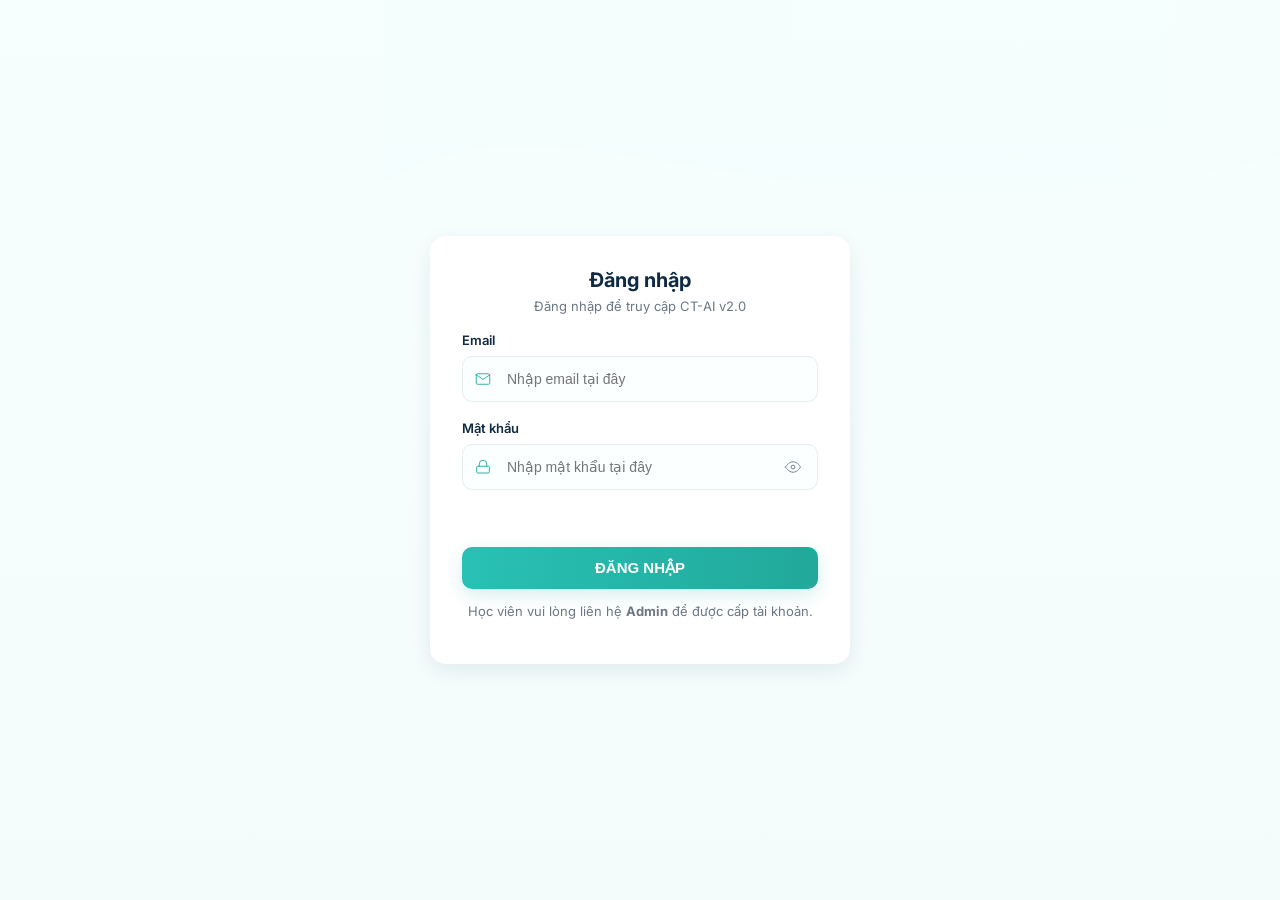
==== commit 93a93849: "Update index.html" ====
--- a/index.html
+++ b/index.html
@@ -115,11 +115,6 @@
 
             <p id="login-error" class="error-msg" aria-live="polite"></p>
 
-            <div class="actions">
-                <label class="remember"><input type="checkbox" id="remember"> Ghi nhớ mật khẩu</label>
-                <a href="#" class="forgot">Quên mật khẩu</a>
-            </div>
-
             <button class="btn-primary" onclick="handleLogin()" type="button">ĐĂNG NHẬP</button>
 
             <p class="helper">Học viên vui lòng liên hệ <strong>Admin</strong> để được cấp tài khoản.</p>
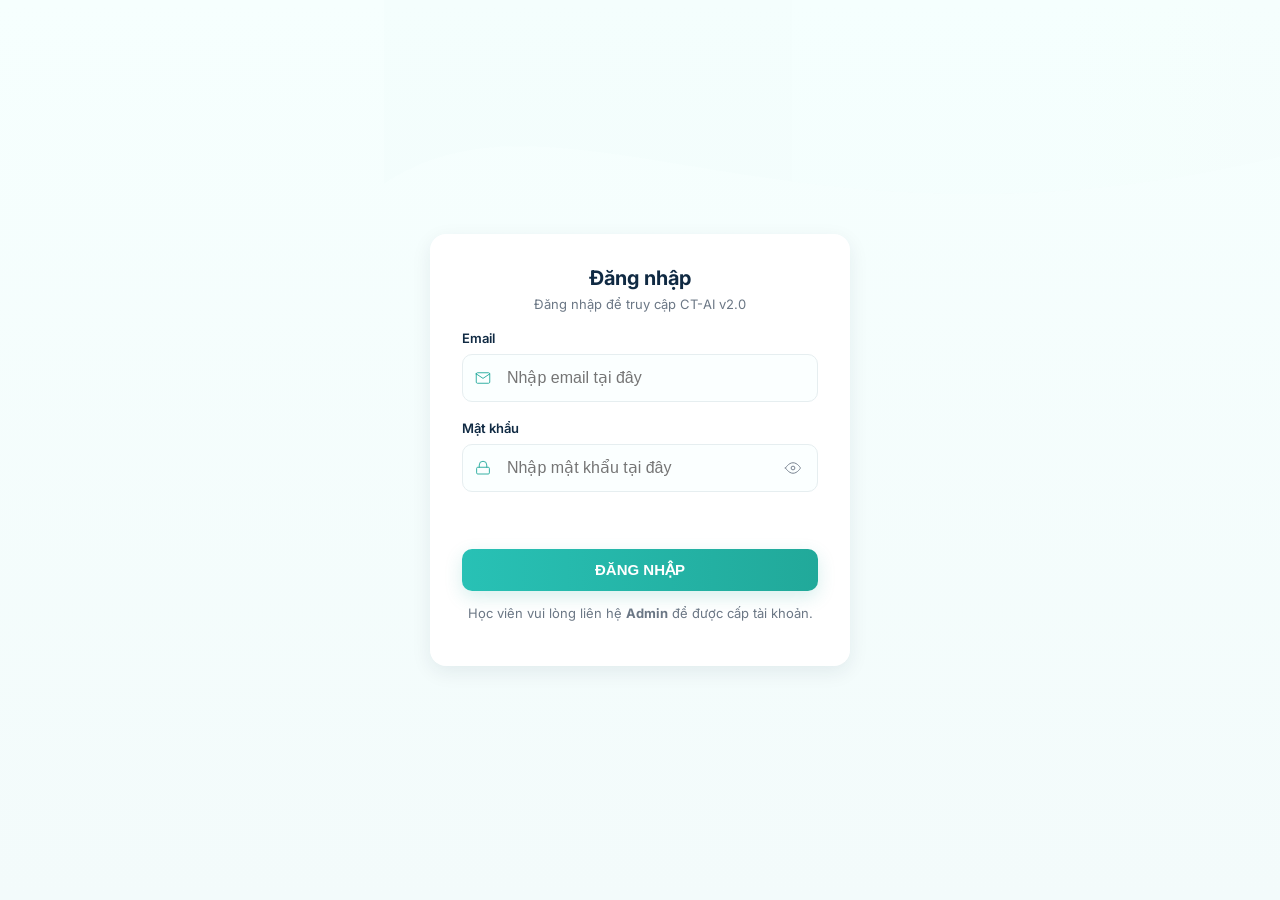
==== commit b3d6b612: "feat: add mobile responsive layout with bottom navigation bar" ====
--- a/index.html
+++ b/index.html
@@ -51,7 +51,7 @@
             position:absolute; left:12px; top:50%; transform:translateY(-50%); width:18px; height:18px; display:flex; align-items:center; justify-content:center; color:var(--accent-2);
         }
         .input-group input{
-            width:100%; padding:14px 14px 14px 44px; border-radius:10px; border:1px solid #e6eef0; background:#fbffff; color:#0b2530; font-size:14px; outline:none; transition:box-shadow .18s, border-color .18s;
+            width:100%; padding:14px 14px 14px 44px; border-radius:10px; border:1px solid #e6eef0; background:#fbffff; color:#0b2530; font-size:16px; outline:none; transition:box-shadow .18s, border-color .18s;
         }
         .input-group input:focus{ box-shadow: 0 8px 20px var(--focus); border-color:var(--accent-2); }
         .input-group .eye-btn{ position:absolute; right:10px; top:50%; transform:translateY(-50%); background:none; border:none; padding:6px; cursor:pointer; display:flex; align-items:center; color:var(--muted) }
@@ -69,7 +69,10 @@
         .error-msg{ color:#e44b4b; font-size:13px; min-height:18px; margin-top:8px }
 
         /* Responsive */
-        @media (max-width:480px){ body{ padding:18px } .card{ padding:20px } }
+        @media (max-width:480px){
+            body{ padding:0; align-items:flex-start; }
+            .card{ padding:24px 18px; border-radius:0; max-width:100%; min-height:100vh; box-shadow:none; }
+        }
     </style>
 </head>
 <body>
@@ -127,26 +130,7 @@
         if(!pw) return;
         pw.type = pw.type === 'password' ? 'text' : 'password';
     }
-    function handleLogin(){
-        // simple validation UI (keeps existing external script.js behavior if present)
-        const user = document.getElementById('username').value.trim();
-        const pass = document.getElementById('password').value;
-        const err = document.getElementById('login-error');
-        err.textContent = '';
-        if(!user){ err.textContent = 'Vui lòng nhập email hoặc username.'; return; }
-        if(!pass){ err.textContent = 'Vui lòng nhập mật khẩu.'; return; }
-        // call existing script.js function if defined
-        if(typeof window.handleLogin === 'function' && window.handleLogin !== handleLogin){
-            // delegate to external handler
-            window.handleLogin();
-            return;
-        }
-        // fallback: show a loading state then success (replace with real auth)
-        const btn = document.querySelector('.btn-primary');
-        const prev = btn.textContent;
-        btn.textContent = 'Đang đăng nhập...'; btn.disabled = true;
-        setTimeout(()=>{ btn.textContent = prev; btn.disabled = false; err.textContent = ''; alert('Đã thực hiện giả lập đăng nhập. Thay bằng logic thật ở script.js'); }, 900);
-    }
 </script>
+<script src="script.js"></script>
 </body>
 </html>
